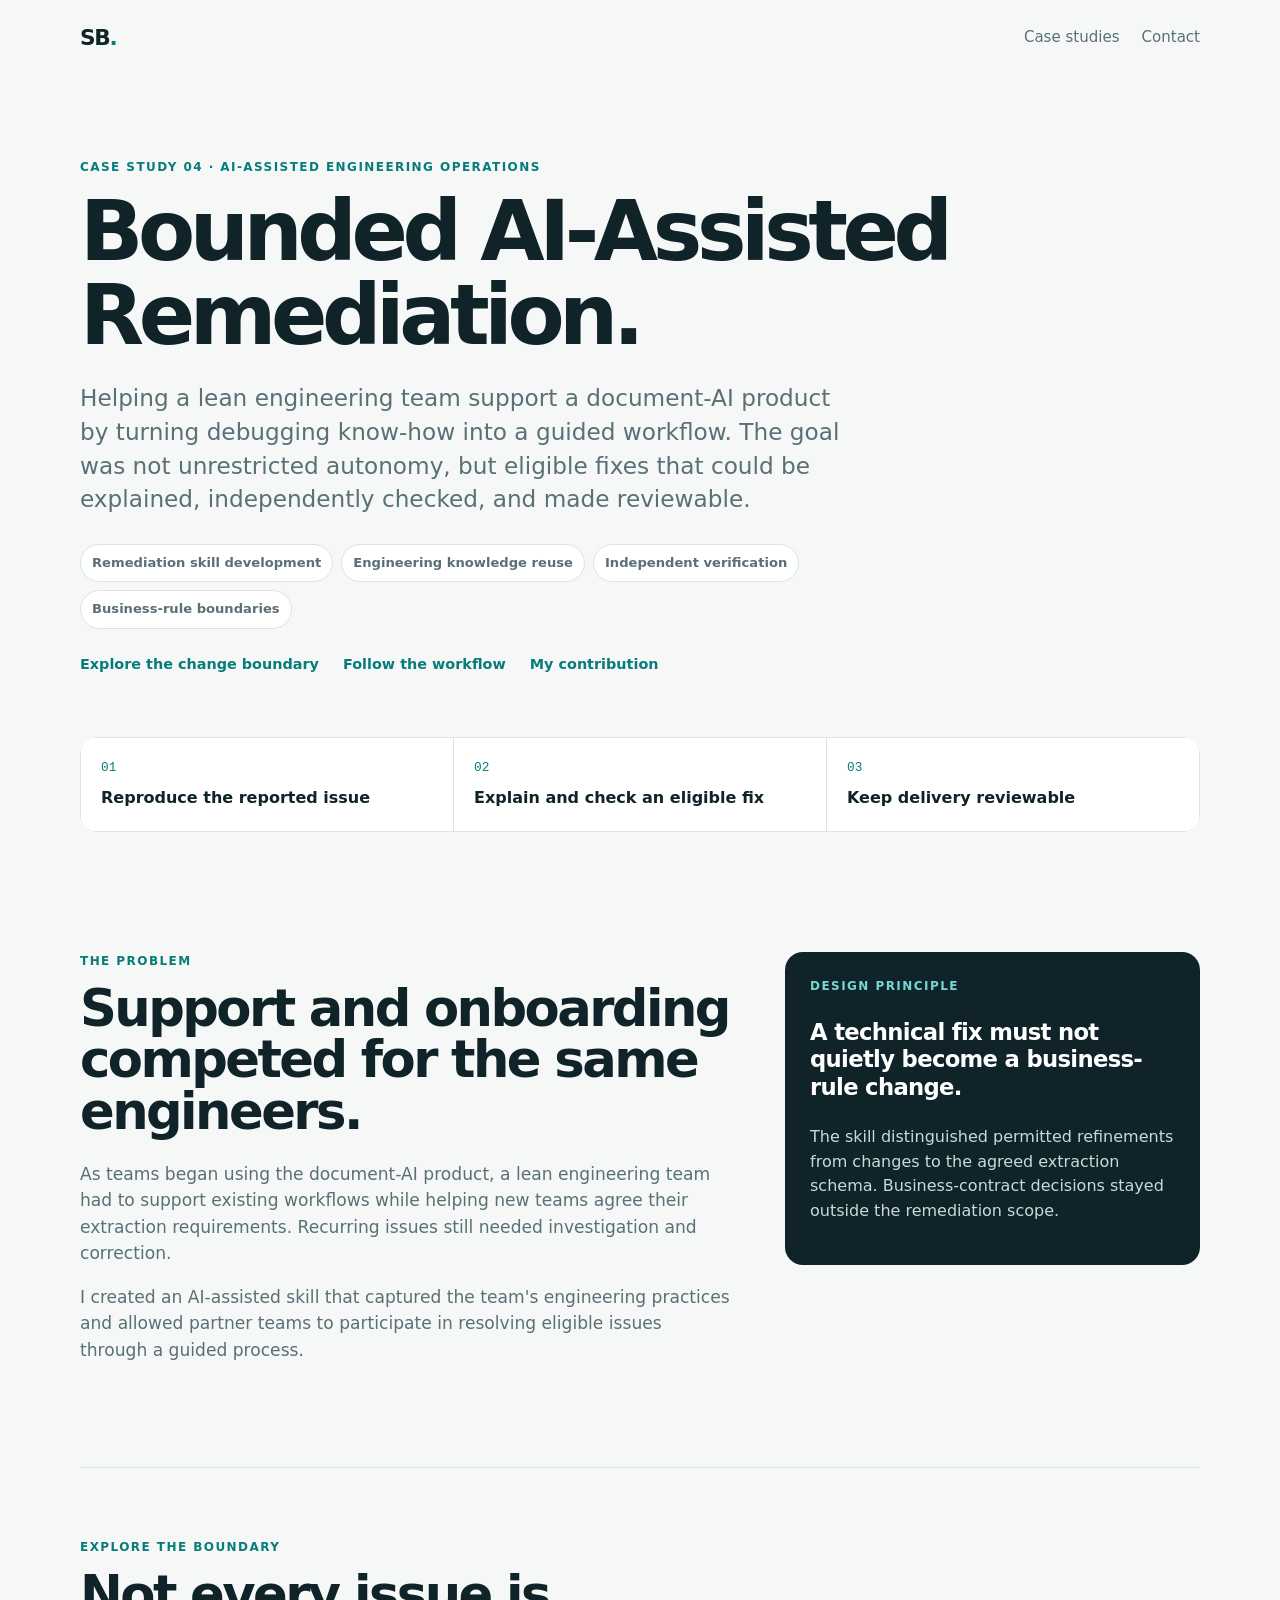
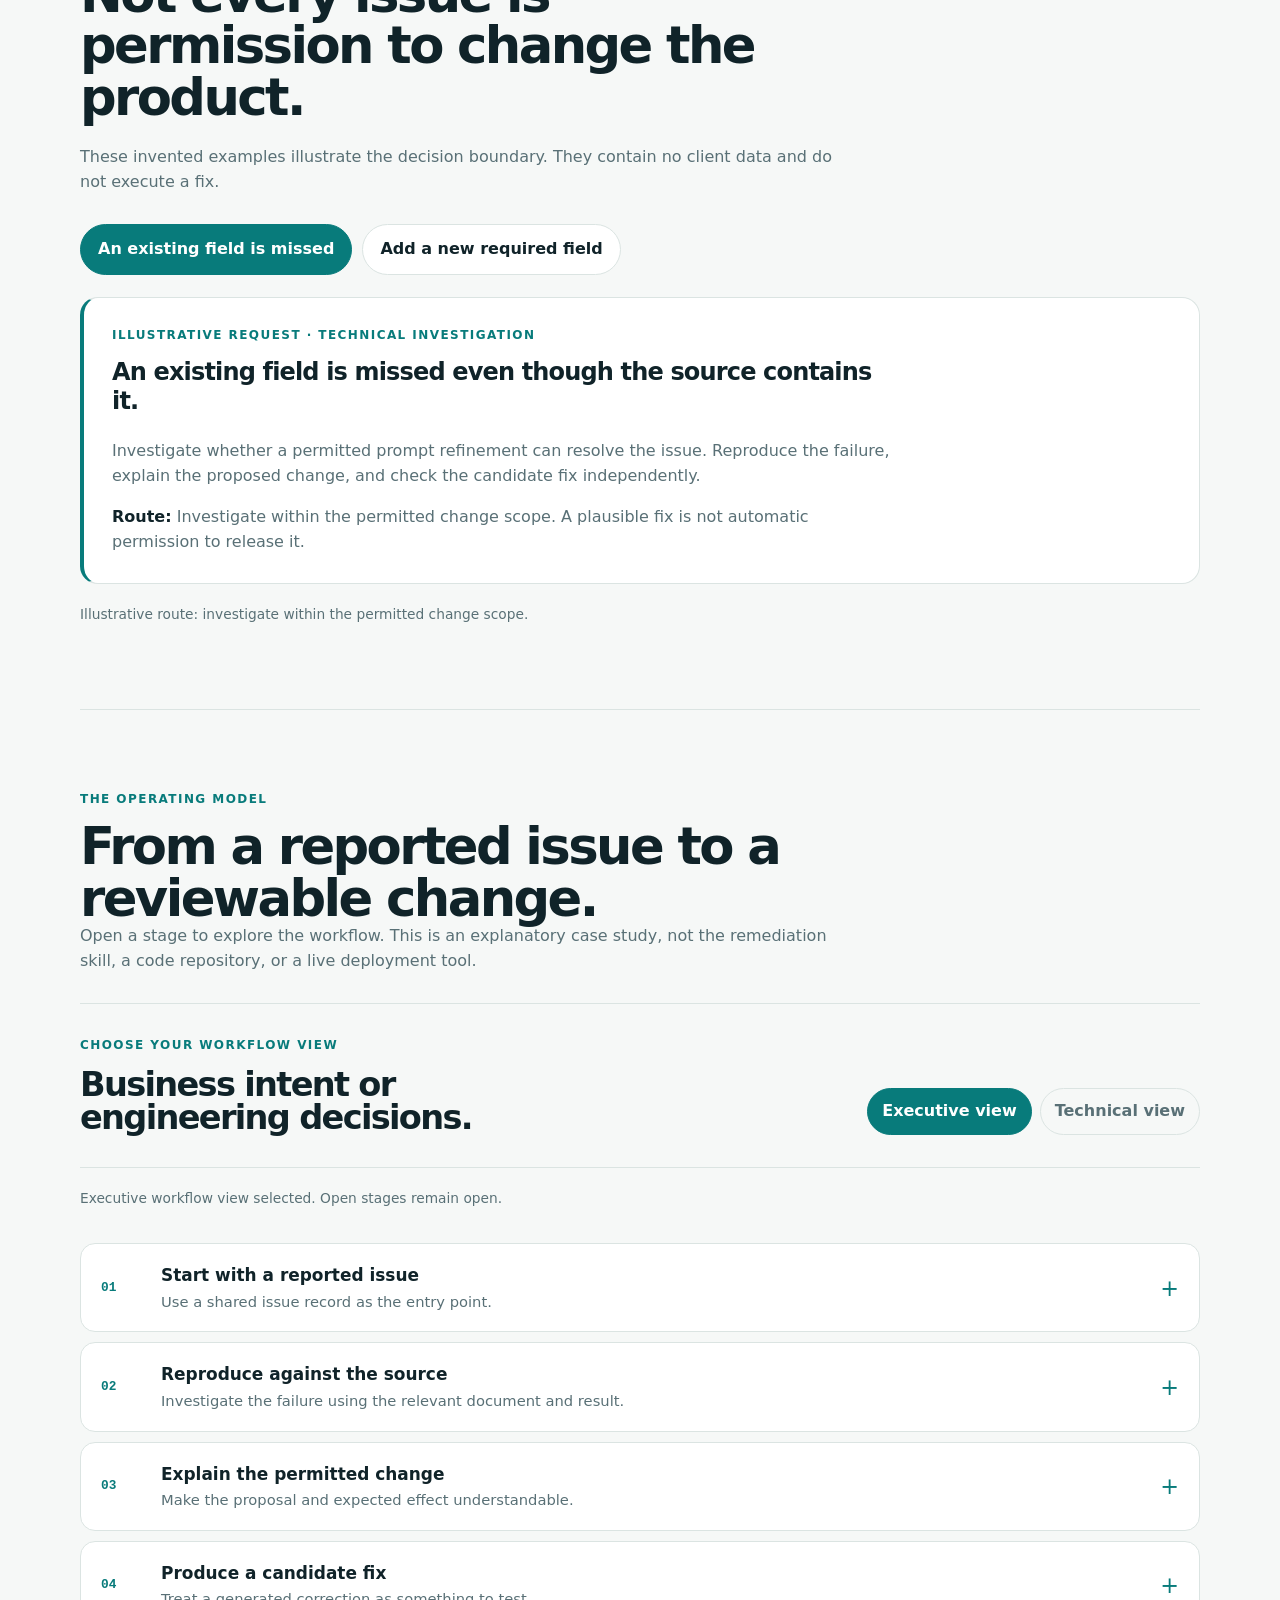
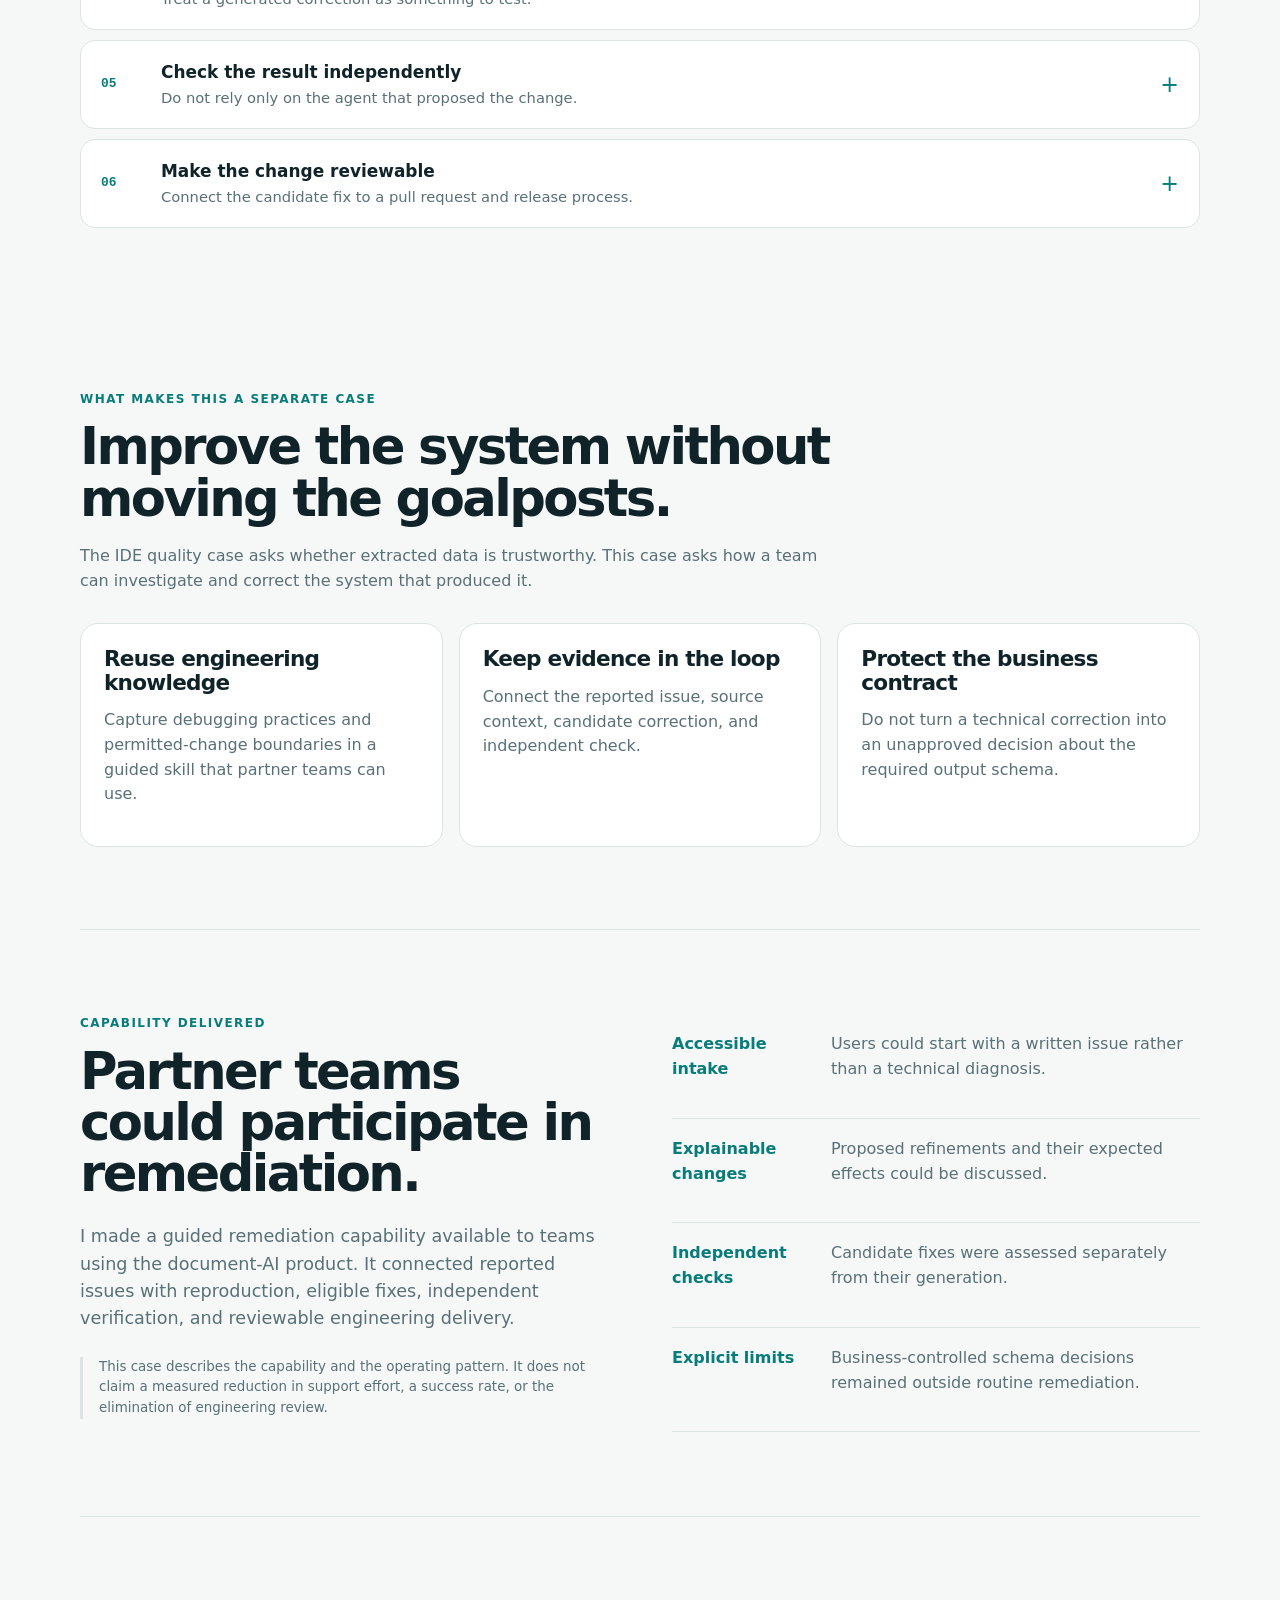
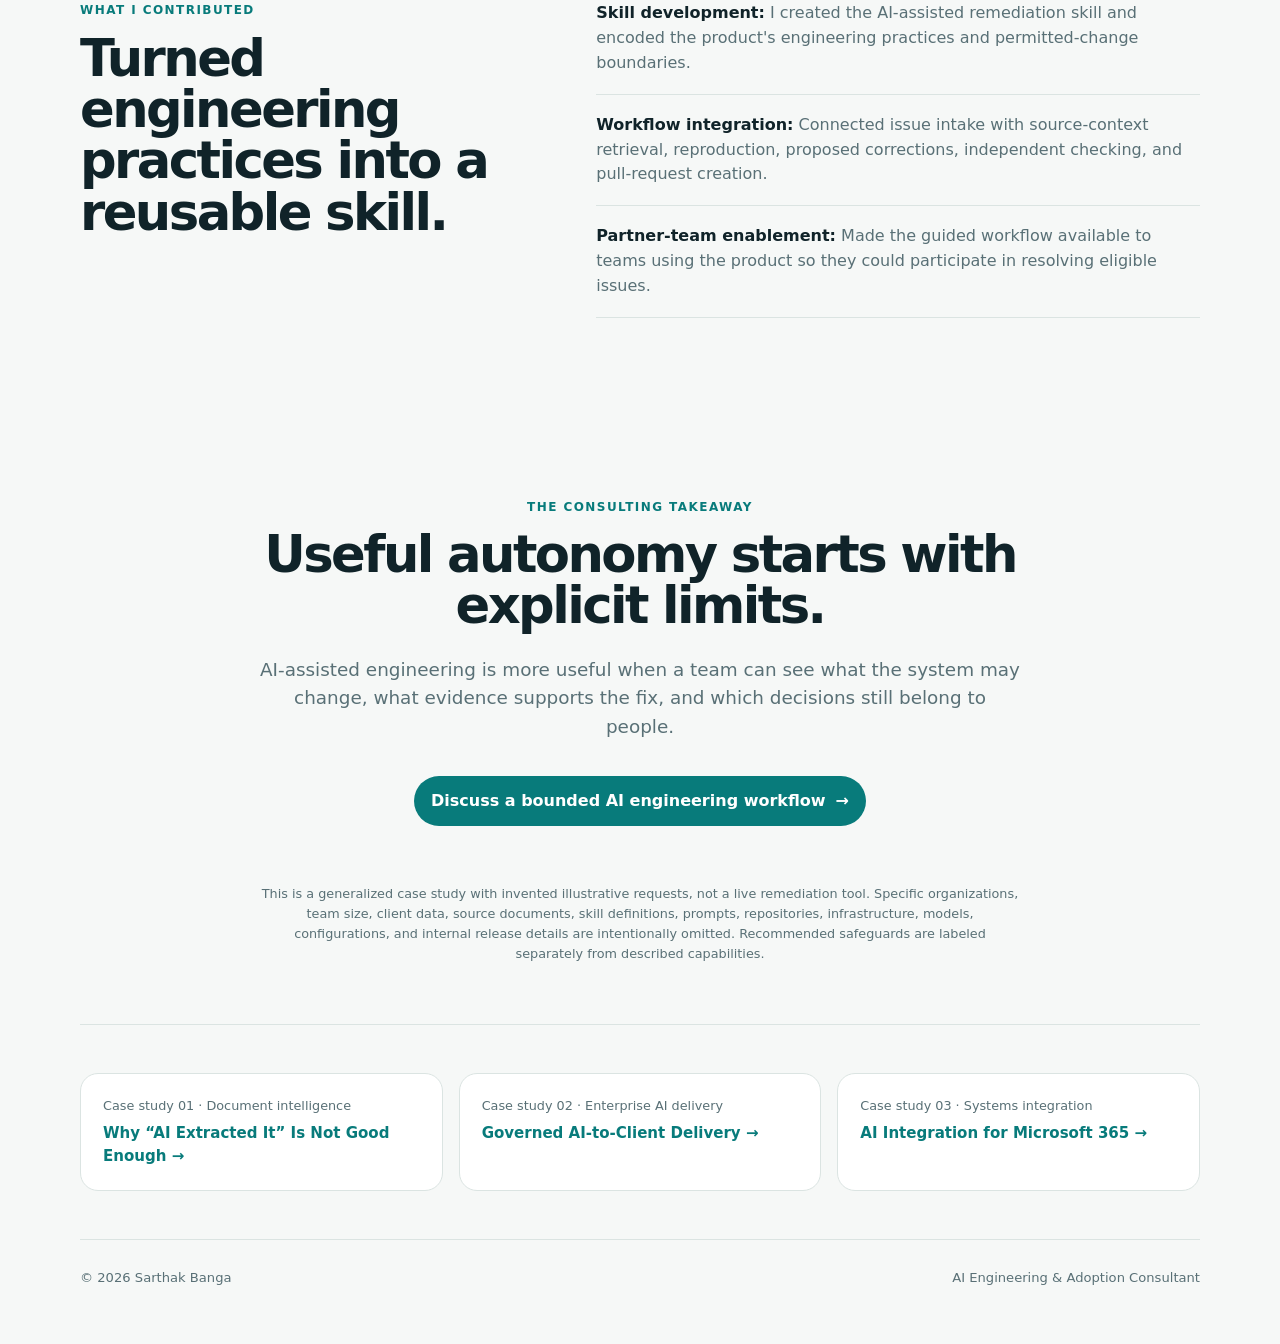
==== case-studies/bounded-ai-remediation/index.html @ f7907cae "Add bounded AI-assisted remediation case study" ====
<!doctype html>
<html lang="en">
<head>
  <meta charset="utf-8">
  <meta name="viewport" content="width=device-width, initial-scale=1">
  <meta name="description" content="How a guided remediation skill connected issue reports, source evidence, permitted fixes, and independent checks. A case study by Sarthak Banga.">
  <link rel="canonical" href="https://sarthakprof1991.github.io/ai-consulting-portfolio/case-studies/bounded-ai-remediation/">
  <meta property="og:type" content="article">
  <meta property="og:site_name" content="Sarthak Banga | AI Engineering &amp; Adoption Consultant">
  <meta property="og:title" content="Bounded AI-Assisted Remediation">
  <meta property="og:description" content="A guided issue-to-fix workflow for a lean engineering team. Permitted changes, independent checks, and explicit business boundaries.">
  <meta property="og:url" content="https://sarthakprof1991.github.io/ai-consulting-portfolio/case-studies/bounded-ai-remediation/">
  <meta property="og:image" content="https://sarthakprof1991.github.io/ai-consulting-portfolio/assets/og-bounded-remediation.png">
  <meta property="og:image:type" content="image/png">
  <meta property="og:image:width" content="1200">
  <meta property="og:image:height" content="630">
  <meta property="og:image:alt" content="Bounded AI-Assisted Remediation. Guided fixes, independent checks, explicit limits. Sarthak Banga.">
  <meta name="twitter:card" content="summary_large_image">
  <meta name="twitter:title" content="Bounded AI-Assisted Remediation">
  <meta name="twitter:description" content="A guided issue-to-fix workflow for a lean engineering team. Permitted changes, independent checks, and explicit business boundaries.">
  <meta name="twitter:image" content="https://sarthakprof1991.github.io/ai-consulting-portfolio/assets/og-bounded-remediation.png">
  <meta name="twitter:image:alt" content="Bounded AI-Assisted Remediation. Guided fixes, independent checks, explicit limits. Sarthak Banga.">
  <title>Bounded AI-Assisted Remediation | Sarthak Banga</title>
  <link rel="stylesheet" href="../../styles/global.css">
  <link rel="stylesheet" href="../ide-quality/case-study.css">
  <link rel="stylesheet" href="../../styles/case-study-additions.css">
</head>
<body>
  <a class="skip-link" href="#main-content">Skip to content</a>
  <header class="site-header"><a class="brand" href="../../" aria-label="Sarthak Banga home">SB<span>.</span></a><nav aria-label="Primary navigation"><a href="../../#case-studies">Case studies</a><a href="mailto:sarthak.prof1991@gmail.com">Contact</a></nav></header>
  <main id="main-content">
    <section class="case-hero">
      <p class="eyebrow">Case study 04 · AI-assisted engineering operations</p>
      <h1>Bounded AI-Assisted Remediation.</h1>
      <p class="lede">Helping a lean engineering team support a document-AI product by turning debugging know-how into a guided workflow. The goal was not unrestricted autonomy, but eligible fixes that could be explained, independently checked, and made reviewable.</p>
      <div class="role-strip"><span>Remediation skill development</span><span>Engineering knowledge reuse</span><span>Independent verification</span><span>Business-rule boundaries</span></div>
      <nav class="chapter-links" aria-label="On this page"><a href="#change-boundary">Explore the change boundary</a><a href="#workflow">Follow the workflow</a><a href="#contribution">My contribution</a></nav>
    </section>
    <ol class="journey" aria-label="Remediation model at a glance"><li><span>01</span><strong>Reproduce the reported issue</strong></li><li><span>02</span><strong>Explain and check an eligible fix</strong></li><li><span>03</span><strong>Keep delivery reviewable</strong></li></ol>
    <section class="story-grid">
      <article><p class="eyebrow">The problem</p><h2>Support and onboarding competed for the same engineers.</h2><p>As teams began using the document-AI product, a lean engineering team had to support existing workflows while helping new teams agree their extraction requirements. Recurring issues still needed investigation and correction.</p><p>I created an AI-assisted skill that captured the team's engineering practices and allowed partner teams to participate in resolving eligible issues through a guided process.</p></article>
      <aside class="principle-card"><p class="eyebrow">Design principle</p><p class="quote">A technical fix must not quietly become a business-rule change.</p><p>The skill distinguished permitted refinements from changes to the agreed extraction schema. Business-contract decisions stayed outside the remediation scope.</p></aside>
    </section>
    <section class="boundary-section" id="change-boundary" aria-labelledby="boundary-title">
      <div class="section-heading"><p class="eyebrow">Explore the boundary</p><h2 id="boundary-title">Not every issue is permission to change the product.</h2><p>These invented examples illustrate the decision boundary. They contain no client data and do not execute a fix.</p></div>
      <div class="boundary-picker" data-boundary-picker hidden role="group" aria-label="Choose an illustrative change request"><button class="boundary-button active" type="button" data-boundary="technical" aria-controls="boundary-technical" aria-pressed="true">An existing field is missed</button><button class="boundary-button" type="button" data-boundary="business" aria-controls="boundary-business" aria-pressed="false">Add a new required field</button></div>
      <div class="boundary-scenarios">
        <article class="boundary-card" id="boundary-technical" data-scenario="technical"><p class="eyebrow">Illustrative request · Technical investigation</p><h3>An existing field is missed even though the source contains it.</h3><p>Investigate whether a permitted prompt refinement can resolve the issue. Reproduce the failure, explain the proposed change, and check the candidate fix independently.</p><p><strong>Route:</strong> Investigate within the permitted change scope. A plausible fix is not automatic permission to release it.</p></article>
        <article class="boundary-card" id="boundary-business" data-scenario="business"><p class="eyebrow">Illustrative request · Business decision</p><h3>Add a new required field to the extraction output.</h3><p>This changes the agreed data contract rather than simply correcting an existing extraction behavior. The relevant business stakeholders need to decide what the field means and when it is required.</p><p><strong>Route:</strong> Pause for a business decision. Do not silently change the schema as part of remediation.</p></article>
      </div>
      <p class="reading-note" data-boundary-status role="status" aria-live="polite"></p>
    </section>
    <section class="workflow-section" id="workflow" aria-labelledby="workflow-title">
      <div class="section-heading"><p class="eyebrow">The operating model</p><h2 id="workflow-title">From a reported issue to a reviewable change.</h2><p>Open a stage to explore the workflow. This is an explanatory case study, not the remediation skill, a code repository, or a live deployment tool.</p></div>
      <div class="view-switch" data-view-switch hidden><div><p class="eyebrow">Choose your workflow view</p><h2>Business intent or engineering decisions.</h2></div><div class="switch-buttons" role="group" aria-label="Select a workflow view"><button class="view-button active" data-view="executive" type="button" aria-pressed="true">Executive view</button><button class="view-button" data-view="technical" type="button" aria-pressed="false">Technical view</button></div></div>
      <p class="reading-note" data-view-status role="status" aria-live="polite">Executive workflow view selected. Open stages remain open.</p>
      <div class="pipeline">
        <details class="stage"><summary class="stage-button"><span class="stage-index">01</span><span><span class="stage-title">Start with a reported issue</span><span class="stage-summary">Use a shared issue record as the entry point.</span></span><span class="stage-symbol" aria-hidden="true">+</span></summary><div class="stage-panel">
          <div data-audience="executive"><p>The skill could read issue descriptions from a shared tracker. This gave partner teams a way to describe a problem without first translating it into an engineering implementation.</p><p><strong>Boundary:</strong> A reported issue starts an investigation. It does not authorize every change that might make the symptom disappear.</p></div>
          <div data-audience="technical" hidden><p>The skill interpreted a recorded issue and used the product's engineering practices to guide the next steps. Those practices were packaged into a reusable workflow rather than left as informal debugging knowledge.</p><p><strong>Design consideration:</strong> Keep the user's observed problem separate from a proposed diagnosis or solution.</p></div>
        </div></details>
        <details class="stage"><summary class="stage-button"><span class="stage-index">02</span><span><span class="stage-title">Reproduce against the source</span><span class="stage-summary">Investigate the failure using the relevant document and result.</span></span><span class="stage-symbol" aria-hidden="true">+</span></summary><div class="stage-panel">
          <div data-audience="executive"><p>The workflow could retrieve the relevant source document and extraction result, then reproduce the reported issue. The investigation was tied to the document behavior, not just the wording of a complaint.</p><p><strong>Purpose:</strong> Establish what went wrong before deciding what should change.</p></div>
          <div data-audience="technical" hidden><p>The skill connected issue intake with source and extraction context from the document-AI workflow. Reproduction provided evidence for evaluating a candidate correction.</p><p><strong>Recommended safeguard:</strong> If reproduction is inconclusive, retain that uncertainty rather than reporting a confirmed diagnosis.</p></div>
        </div></details>
        <details class="stage"><summary class="stage-button"><span class="stage-index">03</span><span><span class="stage-title">Explain the permitted change</span><span class="stage-summary">Make the proposal and expected effect understandable.</span></span><span class="stage-symbol" aria-hidden="true">+</span></summary><div class="stage-panel">
          <div data-audience="executive"><p>The skill explained a proposed prompt change and its expected impact so a user could discuss it and make an informed decision. Changes to the agreed schema were treated as business decisions, not routine bug fixes.</p><p><strong>Boundary:</strong> Explaining an expected effect is not evidence that the effect has already been achieved.</p></div>
          <div data-audience="technical" hidden><p>Product-specific coding practices and change limits were part of the skill's guidance. The change surface allowed eligible prompt refinements while excluding silent schema changes.</p><p><strong>Tradeoff:</strong> A useful remediation tool needs enough scope to correct behavior without redefining what the business asked the product to extract.</p></div>
        </div></details>
        <details class="stage"><summary class="stage-button"><span class="stage-index">04</span><span><span class="stage-title">Produce a candidate fix</span><span class="stage-summary">Treat a generated correction as something to test.</span></span><span class="stage-symbol" aria-hidden="true">+</span></summary><div class="stage-panel">
          <div data-audience="executive"><p>The skill could prepare an eligible correction within its described change boundaries. The result was a candidate fix, not a declaration that the whole product was now correct.</p><p><strong>Handoff:</strong> Move the candidate to a separate verification step before treating the reported issue as resolved.</p></div>
          <div data-audience="technical" hidden><p>The workflow paired proposed changes with the issue and document context used during investigation. This kept the correction connected to the failure it was intended to address.</p><p><strong>Recommended safeguard:</strong> Keep the change focused. A local defect is not a reason to include unrelated modifications.</p></div>
        </div></details>
        <details class="stage"><summary class="stage-button"><span class="stage-index">05</span><span><span class="stage-title">Check the result independently</span><span class="stage-summary">Do not rely only on the agent that proposed the change.</span></span><span class="stage-symbol" aria-hidden="true">+</span></summary><div class="stage-panel">
          <div data-audience="executive"><p>A separate checker assessed the issue after the proposed correction. This applied the doer/checker principle to engineering remediation, not only to the quality of extracted data.</p><p><strong>Limit:</strong> A check of the reported issue is not proof that every document or downstream workflow is free of regressions.</p></div>
          <div data-audience="technical" hidden><p>The skill used independent verification rather than leaving validation entirely to the producer of the fix. That separation was a deliberate part of the remediation workflow.</p><p><strong>Recommended safeguard:</strong> Choose additional regression checks based on the change's possible reach. This is an operating recommendation, not a claim about a particular internal test suite.</p></div>
        </div></details>
        <details class="stage"><summary class="stage-button"><span class="stage-index">06</span><span><span class="stage-title">Make the change reviewable</span><span class="stage-summary">Connect the candidate fix to a pull request and release process.</span></span><span class="stage-symbol" aria-hidden="true">+</span></summary><div class="stage-panel">
          <div data-audience="executive"><p>The skill could create a pull request with a proposed correction. The public lesson is to make the change inspectable and keep release responsibility explicit, rather than equating “the agent fixed it” with permission to ship.</p><p><strong>Release boundary:</strong> Apply the relevant review and release requirements. This case does not claim a universal approval mechanism or unrestricted autonomous production changes.</p></div>
          <div data-audience="technical" hidden><p>Pull-request creation connected investigation to a reviewable engineering proposal. The public account intentionally omits internal repositories, implementation details, and release configuration.</p><p><strong>Recommended safeguard:</strong> Treat verification evidence, change review, and release authorization as distinct decisions. A generated pull request does not establish that all three are complete.</p></div>
        </div></details>
      </div>
    </section>
    <section class="quality-section"><div class="section-heading"><p class="eyebrow">What makes this a separate case</p><h2>Improve the system without moving the goalposts.</h2><p>The IDE quality case asks whether extracted data is trustworthy. This case asks how a team can investigate and correct the system that produced it.</p></div><div class="quality-grid"><article><h3>Reuse engineering knowledge</h3><p>Capture debugging practices and permitted-change boundaries in a guided skill that partner teams can use.</p></article><article><h3>Keep evidence in the loop</h3><p>Connect the reported issue, source context, candidate correction, and independent check.</p></article><article><h3>Protect the business contract</h3><p>Do not turn a technical correction into an unapproved decision about the required output schema.</p></article></div></section>
    <section class="impact-section"><div class="impact-copy"><p class="eyebrow">Capability delivered</p><h2>Partner teams could participate in remediation.</h2><p>I made a guided remediation capability available to teams using the document-AI product. It connected reported issues with reproduction, eligible fixes, independent verification, and reviewable engineering delivery.</p><p class="evidence-note">This case describes the capability and the operating pattern. It does not claim a measured reduction in support effort, a success rate, or the elimination of engineering review.</p></div><div class="impact-list"><div><strong>Accessible intake</strong><span>Users could start with a written issue rather than a technical diagnosis.</span></div><div><strong>Explainable changes</strong><span>Proposed refinements and their expected effects could be discussed.</span></div><div><strong>Independent checks</strong><span>Candidate fixes were assessed separately from their generation.</span></div><div><strong>Explicit limits</strong><span>Business-controlled schema decisions remained outside routine remediation.</span></div></div></section>
    <section class="role-section" id="contribution"><div><p class="eyebrow">What I contributed</p><h2>Turned engineering practices into a reusable skill.</h2></div><div class="role-list"><p><strong>Skill development:</strong> I created the AI-assisted remediation skill and encoded the product's engineering practices and permitted-change boundaries.</p><p><strong>Workflow integration:</strong> Connected issue intake with source-context retrieval, reproduction, proposed corrections, independent checking, and pull-request creation.</p><p><strong>Partner-team enablement:</strong> Made the guided workflow available to teams using the product so they could participate in resolving eligible issues.</p></div></section>
    <section class="closing"><p class="eyebrow">The consulting takeaway</p><h2>Useful autonomy starts with explicit limits.</h2><p>AI-assisted engineering is more useful when a team can see what the system may change, what evidence supports the fix, and which decisions still belong to people.</p><a class="button" href="mailto:sarthak.prof1991@gmail.com">Discuss a bounded AI engineering workflow <span aria-hidden="true">→</span></a></section>
    <p class="confidentiality">This is a generalized case study with invented illustrative requests, not a live remediation tool. Specific organizations, team size, client data, source documents, skill definitions, prompts, repositories, infrastructure, models, configurations, and internal release details are intentionally omitted. Recommended safeguards are labeled separately from described capabilities.</p>
    <nav class="related-studies related-studies-three" aria-label="Related case studies"><a href="../ide-quality/"><span>Case study 01 · Document intelligence</span><strong>Why “AI Extracted It” Is Not Good Enough →</strong></a><a href="../governed-ai-exchange/"><span>Case study 02 · Enterprise AI delivery</span><strong>Governed AI-to-Client Delivery →</strong></a><a href="../microsoft-365-ai-integration/"><span>Case study 03 · Systems integration</span><strong>AI Integration for Microsoft 365 →</strong></a></nav>
  </main>
  <footer><p>© <span data-year></span> Sarthak Banga</p><p>AI Engineering &amp; Adoption Consultant</p></footer>
  <script src="../../scripts/site.js"></script>
  <script src="../../scripts/case-study-views.js"></script>
  <script src="../../scripts/remediation-boundaries.js"></script>
</body>
</html>
---- styles/global.css ----
:root { --ink:#102329; --muted:#597076; --paper:#f6f8f7; --surface:#ffffff; --line:#dbe4e2; --teal:#087b7b; --teal-dark:#075f60; --soft:#e8f3f1; --radius:18px; --max:1120px; }
* { box-sizing:border-box; }
button { font:inherit; }
a:focus-visible, button:focus-visible { outline:3px solid var(--teal); outline-offset:4px; }
html { scroll-behavior:smooth; }
body { margin:0; background:var(--paper); color:var(--ink); font-family:Inter, ui-sans-serif, system-ui, -apple-system, BlinkMacSystemFont, "Segoe UI", sans-serif; line-height:1.55; }
a { color:inherit; }
.site-header, main, footer { width:min(calc(100% - 40px), var(--max)); margin:auto; }
.site-header { min-height:76px; display:flex; align-items:center; justify-content:space-between; }
.brand { text-decoration:none; font-size:1.35rem; font-weight:800; letter-spacing:-.06em; }.brand span{color:var(--teal)}
nav { display:flex; gap:22px; font-size:.94rem; } nav a { color:var(--muted); text-decoration:none; } nav a:hover { color:var(--teal); }
.hero { padding:92px 0 72px; max-width:760px; }.eyebrow { margin:0 0 13px; color:var(--teal); font-size:.75rem; font-weight:800; letter-spacing:.12em; text-transform:uppercase; }
h1,h2,h3,p { margin-top:0; } h1 { max-width:720px; margin-bottom:22px; font-size:clamp(2.7rem,7vw,5.7rem); line-height:.97; letter-spacing:-.065em; } h2 { margin-bottom:0; font-size:clamp(2rem,4vw,3rem); line-height:1; letter-spacing:-.05em; } h3 { font-size:1.35rem; line-height:1.08; letter-spacing:-.035em; }
.hero-copy { max-width:650px; color:var(--muted); font-size:1.16rem; }.button { display:inline-flex; gap:10px; align-items:center; margin-top:16px; padding:13px 17px; border-radius:999px; background:var(--teal); color:#fff; font-weight:750; text-decoration:none; }.button:hover { background:var(--teal-dark); }
.case-studies { padding:64px 0 94px; border-top:1px solid var(--line); }.section-heading { margin-bottom:30px; }.card-grid { display:grid; grid-template-columns:repeat(3,1fr); gap:16px; }.case-card { min-height:275px; display:flex; flex-direction:column; padding:24px; border:1px solid var(--line); border-radius:var(--radius); background:var(--surface); text-decoration:none; transition:transform .18s ease,box-shadow .18s ease,border-color .18s ease; }.featured-card:hover { transform:translateY(-4px); border-color:#a3d0cb; box-shadow:0 14px 36px rgba(16,35,41,.09); }.card-number { color:var(--teal); font-size:.78rem; font-weight:800; letter-spacing:.1em; }.case-card p:not(.card-number) { color:var(--muted); }.case-card span { margin-top:auto; color:var(--teal); font-size:.9rem; font-weight:750; }.muted-card { opacity:.72; } footer { display:flex; justify-content:space-between; gap:24px; padding:28px 0 42px; border-top:1px solid var(--line); color:var(--muted); font-size:.82rem; } footer p:last-child { max-width:470px; text-align:right; }
.card-grid { grid-template-columns:repeat(2,minmax(0,1fr)); }
@media (max-width:760px) { .site-header,main,footer { width:min(calc(100% - 28px),var(--max)); }.hero { padding:64px 0 54px; }.card-grid { grid-template-columns:1fr; }.case-card { min-height:220px; } footer { flex-direction:column; } footer p:last-child { text-align:left; } }
@media (prefers-reduced-motion:reduce) { html { scroll-behavior:auto; } *, *::before, *::after { transition:none !important; } }
---- case-studies/ide-quality/case-study.css ----
.case-hero { padding:82px 0 62px; max-width:880px; }.case-hero h1 { max-width:880px; }.lede { max-width:760px; color:var(--muted); font-size:clamp(1.15rem,2vw,1.45rem); line-height:1.45; }.role-strip { display:flex; flex-wrap:wrap; gap:8px; margin-top:28px; }.role-strip span { padding:8px 11px; border:1px solid var(--line); border-radius:999px; background:var(--surface); color:var(--muted); font-size:.82rem; font-weight:700; }
.stage-title, .stage-summary { display:block; }
.view-switch { display:flex; justify-content:space-between; gap:28px; align-items:end; padding:32px 0; border-top:1px solid var(--line); border-bottom:1px solid var(--line); }.view-switch h2 { max-width:480px; font-size:clamp(1.55rem,3vw,2.2rem); }.switch-buttons { display:flex; gap:8px; flex-wrap:wrap; }.view-button { padding:10px 14px; border:1px solid var(--line); border-radius:999px; background:transparent; color:var(--muted); cursor:pointer; font-weight:750; }.view-button.active,.view-button:hover { border-color:var(--teal); background:var(--teal); color:#fff; }
.story-grid { display:grid; grid-template-columns:1.35fr .85fr; gap:46px; padding:86px 0; }.story-grid h2,.workflow-section h2,.quality-section h2,.impact-section h2,.role-section h2,.closing h2 { font-size:clamp(2rem,4vw,3.4rem); }.story-grid article p:not(.eyebrow) { max-width:650px; color:var(--muted); font-size:1.07rem; }.principle-card { align-self:start; padding:25px; border-radius:var(--radius); background:var(--ink); color:#fff; }.principle-card .eyebrow { color:#75d7d1; }.principle-card .quote { margin:24px 0; font-size:1.42rem; font-weight:700; line-height:1.2; letter-spacing:-.03em; }.principle-card p:last-child { color:#c8d9d8; }
.workflow-section { padding:80px 0; border-top:1px solid var(--line); }.section-heading { max-width:760px; }.section-heading > p:last-child { color:var(--muted); }.pipeline { display:grid; gap:10px; margin-top:34px; }.stage { border:1px solid var(--line); border-radius:15px; overflow:hidden; background:var(--surface); }.stage-button { width:100%; display:grid; grid-template-columns:46px 1fr auto; gap:14px; align-items:center; padding:18px 20px; border:0; background:none; color:var(--ink); cursor:pointer; text-align:left; }.stage-button:hover { background:#fbfcfc; }.stage-index { color:var(--teal); font-family:ui-monospace,SFMono-Regular,Consolas,monospace; font-size:.8rem; font-weight:800; }.stage-title { font-size:1.06rem; font-weight:800; }.stage-summary { margin-top:2px; color:var(--muted); font-size:.92rem; }.stage-symbol { color:var(--teal); font-size:1.4rem; transition:transform .2s ease; }.stage.open .stage-symbol { transform:rotate(45deg); }.stage-panel { display:none; padding:0 20px 20px 80px; color:var(--muted); }.stage.open .stage-panel { display:block; }.stage-panel p { max-width:760px; margin-bottom:0; }.stage-panel strong { color:var(--ink); }
.quality-section { padding:82px 0; }.quality-grid { display:grid; grid-template-columns:repeat(3,1fr); gap:16px; margin-top:30px; }.quality-grid article { min-height:210px; padding:23px; border:1px solid var(--line); border-radius:var(--radius); background:var(--surface); }.quality-grid h3 { margin-bottom:14px; }.quality-grid p { color:var(--muted); }.impact-section { display:grid; grid-template-columns:1fr 1fr; gap:64px; padding:84px 0; border-top:1px solid var(--line); }.impact-copy p:not(.eyebrow) { color:var(--muted); font-size:1.1rem; }.impact-list { display:grid; gap:0; }.impact-list div { display:grid; grid-template-columns:145px 1fr; gap:14px; padding:18px 0; border-bottom:1px solid var(--line); }.impact-list strong { color:var(--teal); }.impact-list span { color:var(--muted); }
.role-section { display:grid; grid-template-columns:.85fr 1.15fr; gap:70px; padding:84px 0; border-top:1px solid var(--line); }.role-list p { padding-bottom:18px; margin-bottom:18px; border-bottom:1px solid var(--line); color:var(--muted); }.role-list strong { color:var(--ink); }.closing { padding:96px 0 58px; text-align:center; }.closing h2,.closing p { max-width:760px; margin-left:auto; margin-right:auto; }.closing p:not(.eyebrow) { color:var(--muted); font-size:1.15rem; }.confidentiality { max-width:760px; margin:0 auto 60px; color:var(--muted); font-size:.8rem; text-align:center; }
@media (max-width:760px) { .case-hero { padding:58px 0 46px; }.view-switch,.story-grid,.impact-section,.role-section { grid-template-columns:1fr; display:grid; }.view-switch { align-items:start; }.story-grid,.impact-section,.role-section { gap:28px; padding:58px 0; }.stage-button { grid-template-columns:35px 1fr auto; padding:16px; }.stage-panel { padding:0 16px 18px; }.quality-grid { grid-template-columns:1fr; }.quality-grid article { min-height:0; }.impact-list div { grid-template-columns:1fr; gap:5px; }.closing { padding-top:70px; } }
---- styles/case-study-additions.css ----
.skip-link { position:absolute; left:16px; top:-100px; z-index:2; padding:12px 18px; background:var(--ink); color:#fff; border-radius:8px; }
.skip-link:focus { top:12px; }
.case-hero h1 { font-size:clamp(2.6rem,6.5vw,5.25rem); line-height:1.02; }
.story-grid article h2 { margin-bottom:24px; }
.view-switch[hidden], [data-audience][hidden] { display:none !important; }
.workflow-section .view-switch h2 { font-size:clamp(1.45rem,3vw,2.1rem); max-width:480px; }
.reading-note { max-width:760px; color:var(--muted); font-size:.86rem; margin-top:20px; }
.chapter-links { display:flex; flex-wrap:wrap; gap:12px 24px; margin-top:24px; }
.chapter-links a { color:var(--teal); text-underline-offset:4px; font-size:.9rem; font-weight:700; }
.journey { list-style:none; display:grid; grid-template-columns:repeat(3,1fr); gap:1px; padding:1px; margin:0 0 34px; background:var(--line); border-radius:var(--radius); overflow:hidden; }
.journey li { background:var(--surface); padding:20px; }
.journey span { display:block; color:var(--teal); font-family:ui-monospace,monospace; font-size:.8rem; margin-bottom:8px; }
.journey strong { font-size:1rem; }
details.stage > summary { list-style:none; cursor:pointer; }
details.stage > summary::-webkit-details-marker { display:none; }
details.stage > summary:focus-visible { outline:3px solid var(--teal); outline-offset:-4px; border-radius:14px; }
details.stage[open] .stage-symbol { transform:rotate(45deg); }
details.stage .stage-panel { display:block; }
.stage-panel p + p { margin-top:16px; }
.stage-panel h3 { font-size:.85rem; margin:20px 0 7px; color:var(--ink); }
.stage-panel h3:first-child { margin-top:0; }
.stage-panel ul { margin:8px 0 0; padding-left:20px; max-width:760px; }
.stage-panel li { margin-bottom:8px; }
.quality-section .section-heading p:last-child { margin-top:20px; }
.impact-copy h2, .closing h2 { margin-bottom:24px; }
.evidence-note { font-size:.84rem !important; border-left:3px solid var(--line); padding-left:16px; margin-top:24px; }
.role-list p:last-child { margin-bottom:0; }
.related-studies { display:grid; grid-template-columns:1fr 1fr; gap:16px; padding:48px 0; border-top:1px solid var(--line); }
.related-studies a { padding:22px; border:1px solid var(--line); border-radius:var(--radius); text-decoration:none; background:var(--surface); }
.related-studies a:hover { border-color:var(--teal); }
.related-studies span { display:block; color:var(--muted); font-size:.8rem; margin-bottom:6px; }
.related-studies strong { color:var(--teal); }
.related-studies-three { grid-template-columns:repeat(3,minmax(0,1fr)); }
.boundary-section { padding:70px 0; border-top:1px solid var(--line); }
.boundary-section h2 { font-size:clamp(2rem,4vw,3.4rem); margin-bottom:22px; }
.boundary-picker { display:flex; flex-wrap:wrap; gap:10px; margin-bottom:22px; }
.boundary-picker[hidden], .boundary-card[hidden] { display:none !important; }
.boundary-button { border:1px solid var(--line); border-radius:999px; padding:12px 17px; background:var(--surface); color:var(--ink); font-weight:700; cursor:pointer; }
.boundary-button.active, .boundary-button:hover { background:var(--teal); border-color:var(--teal); color:#fff; }
.boundary-card { padding:28px; border:1px solid var(--line); border-left:4px solid var(--teal); background:var(--surface); border-radius:var(--radius); }
.boundary-card:not([hidden]) + .boundary-card:not([hidden]) { margin-top:16px; }
.boundary-card h3 { max-width:780px; font-size:1.5rem; line-height:1.2; }
.boundary-card p:not(.eyebrow) { max-width:780px; color:var(--muted); }
.boundary-card p:last-child { margin-bottom:0; }
.boundary-card strong { color:var(--ink); }
@media (max-width:760px) {
  .journey { grid-template-columns:1fr; }
  .journey li { display:flex; gap:16px; align-items:center; padding:14px 18px; }
  .journey span { margin-bottom:0; }
  .related-studies { grid-template-columns:1fr; }
  .case-hero h1 { overflow-wrap:break-word; }
  .boundary-section { padding:52px 0; }
  .boundary-card { padding:21px; }
}
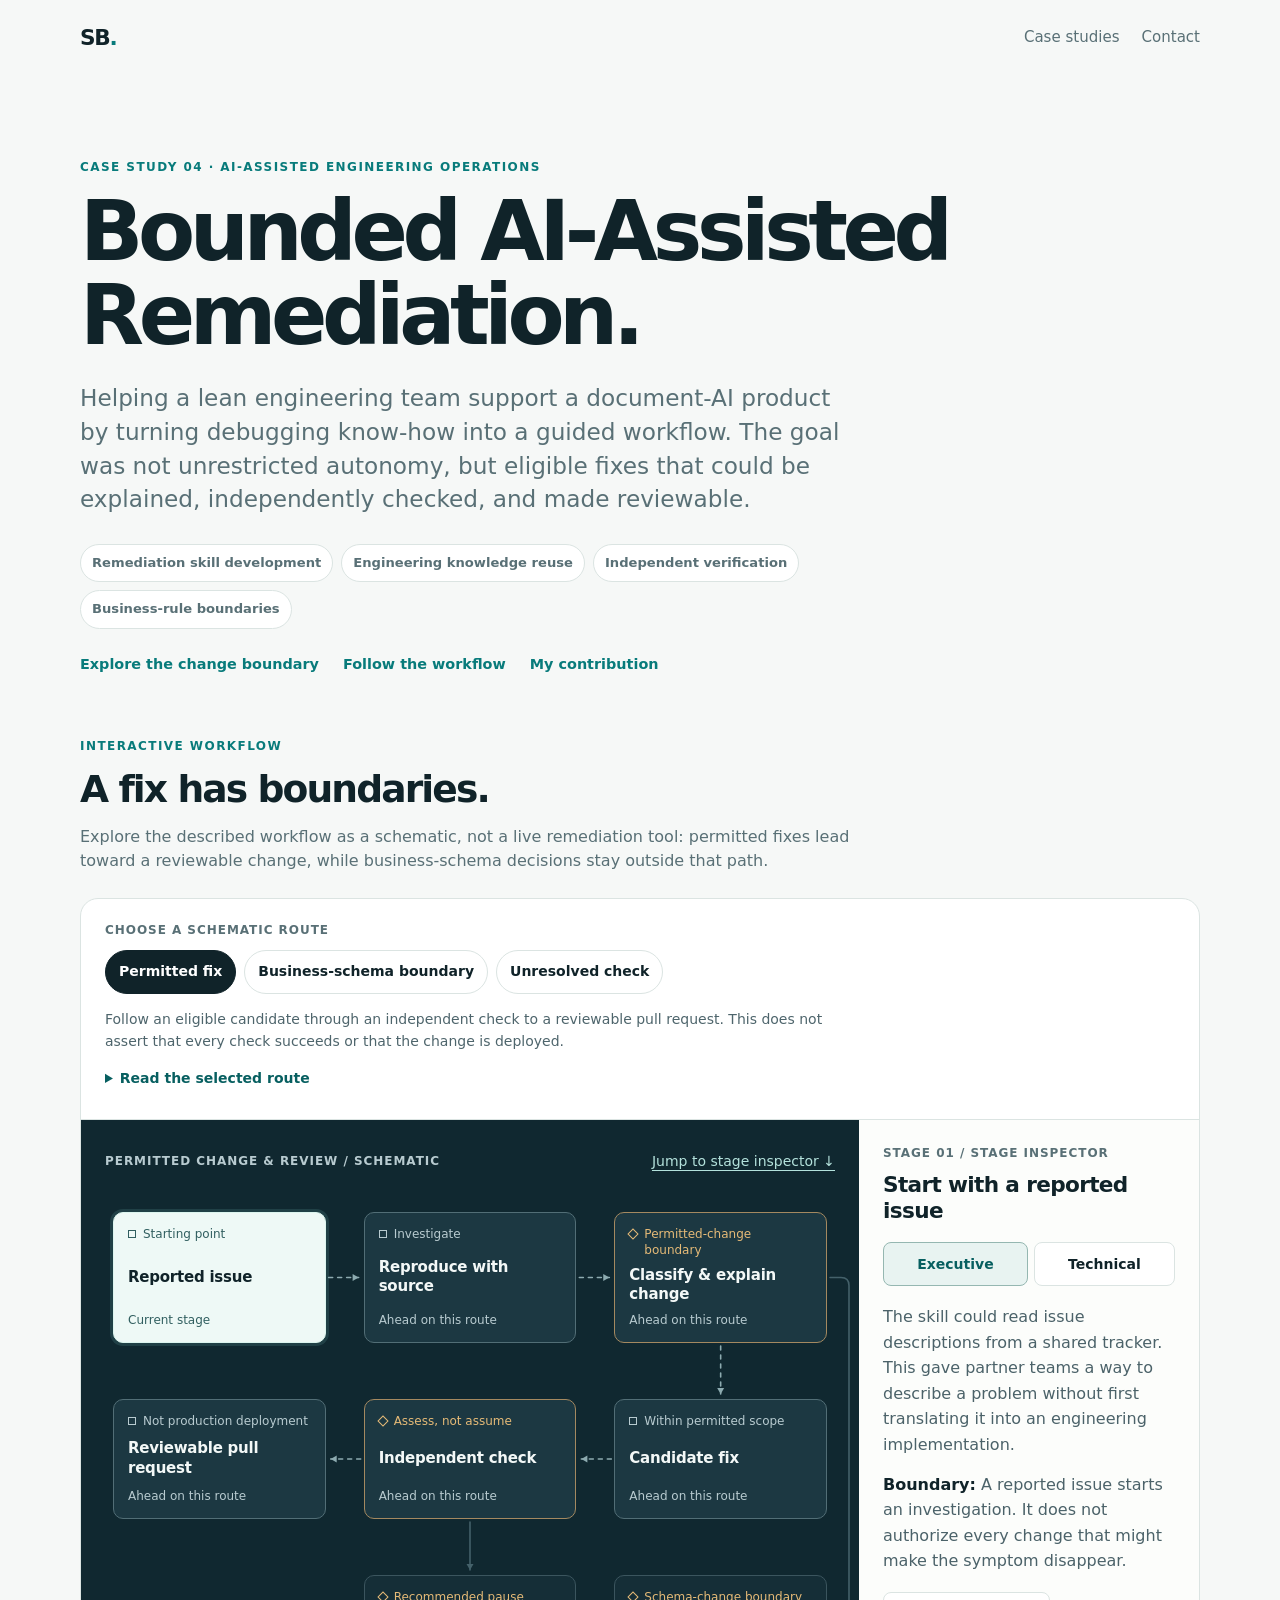
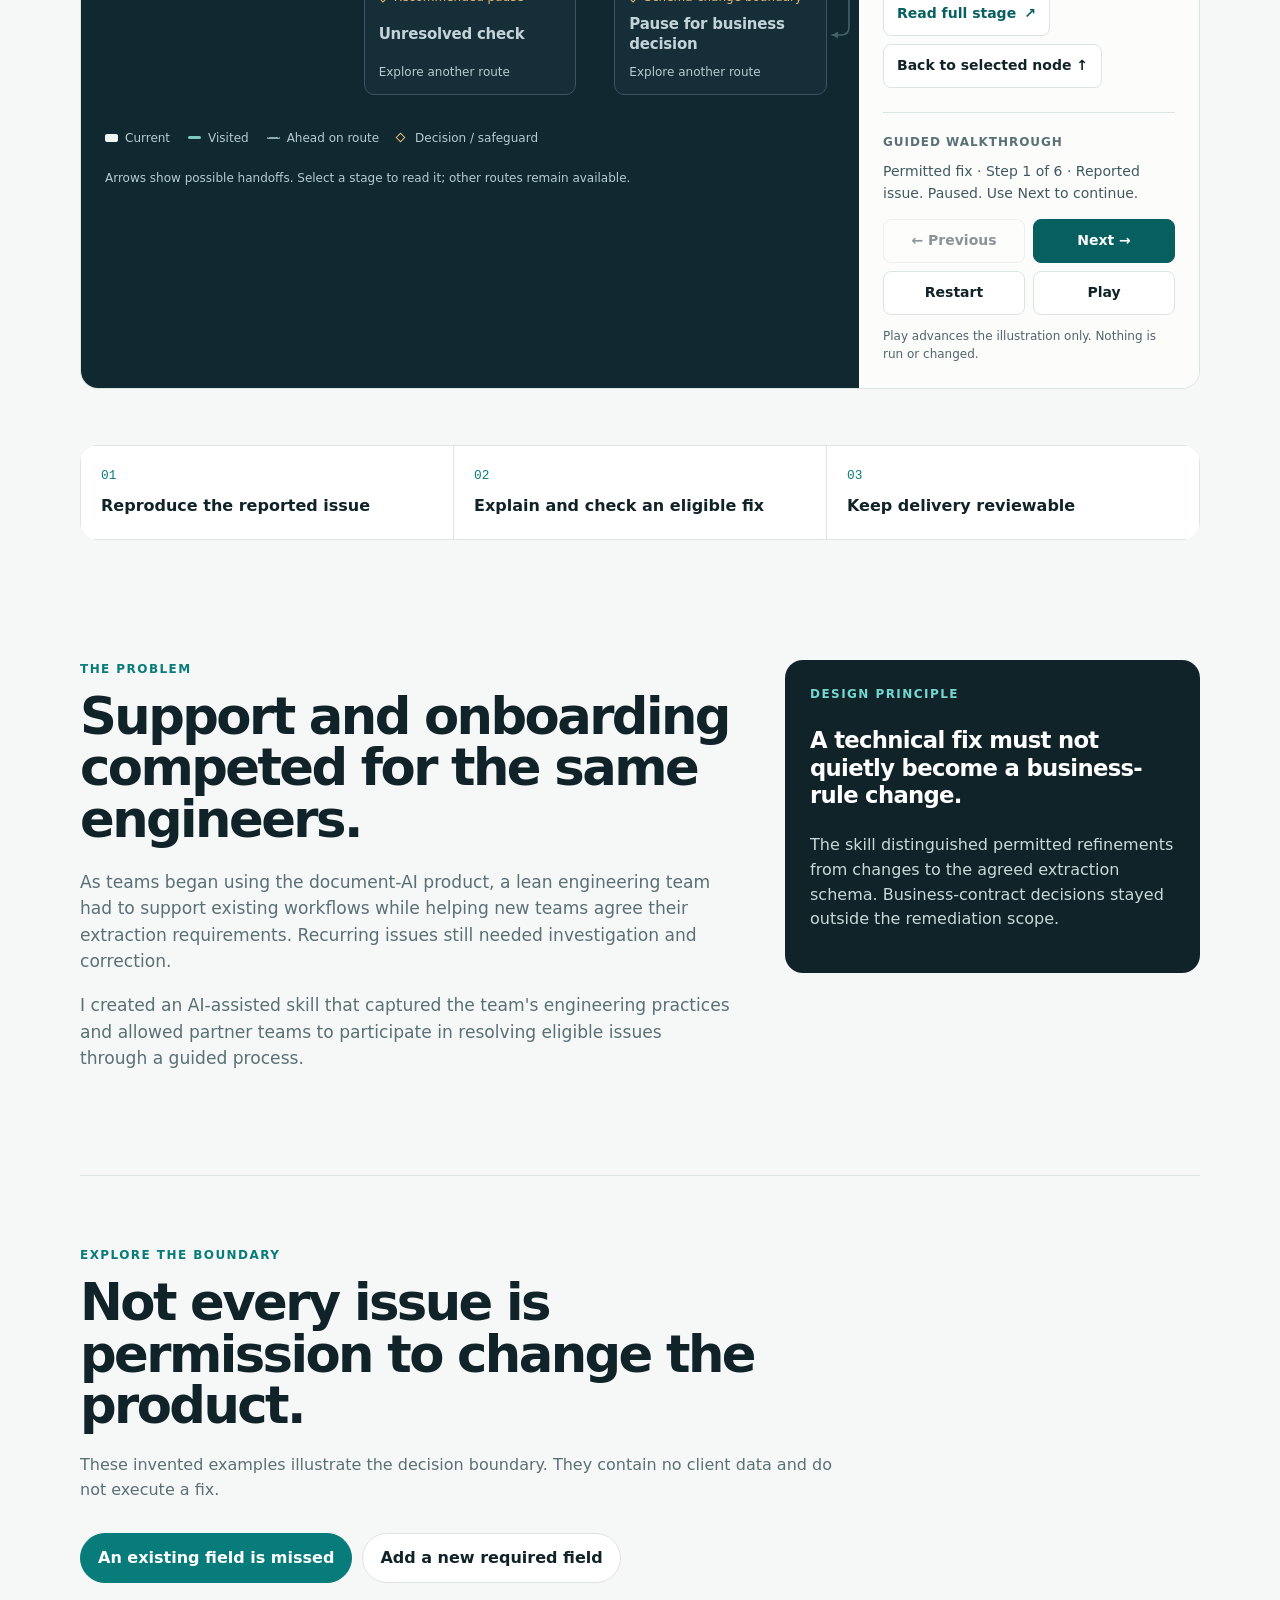
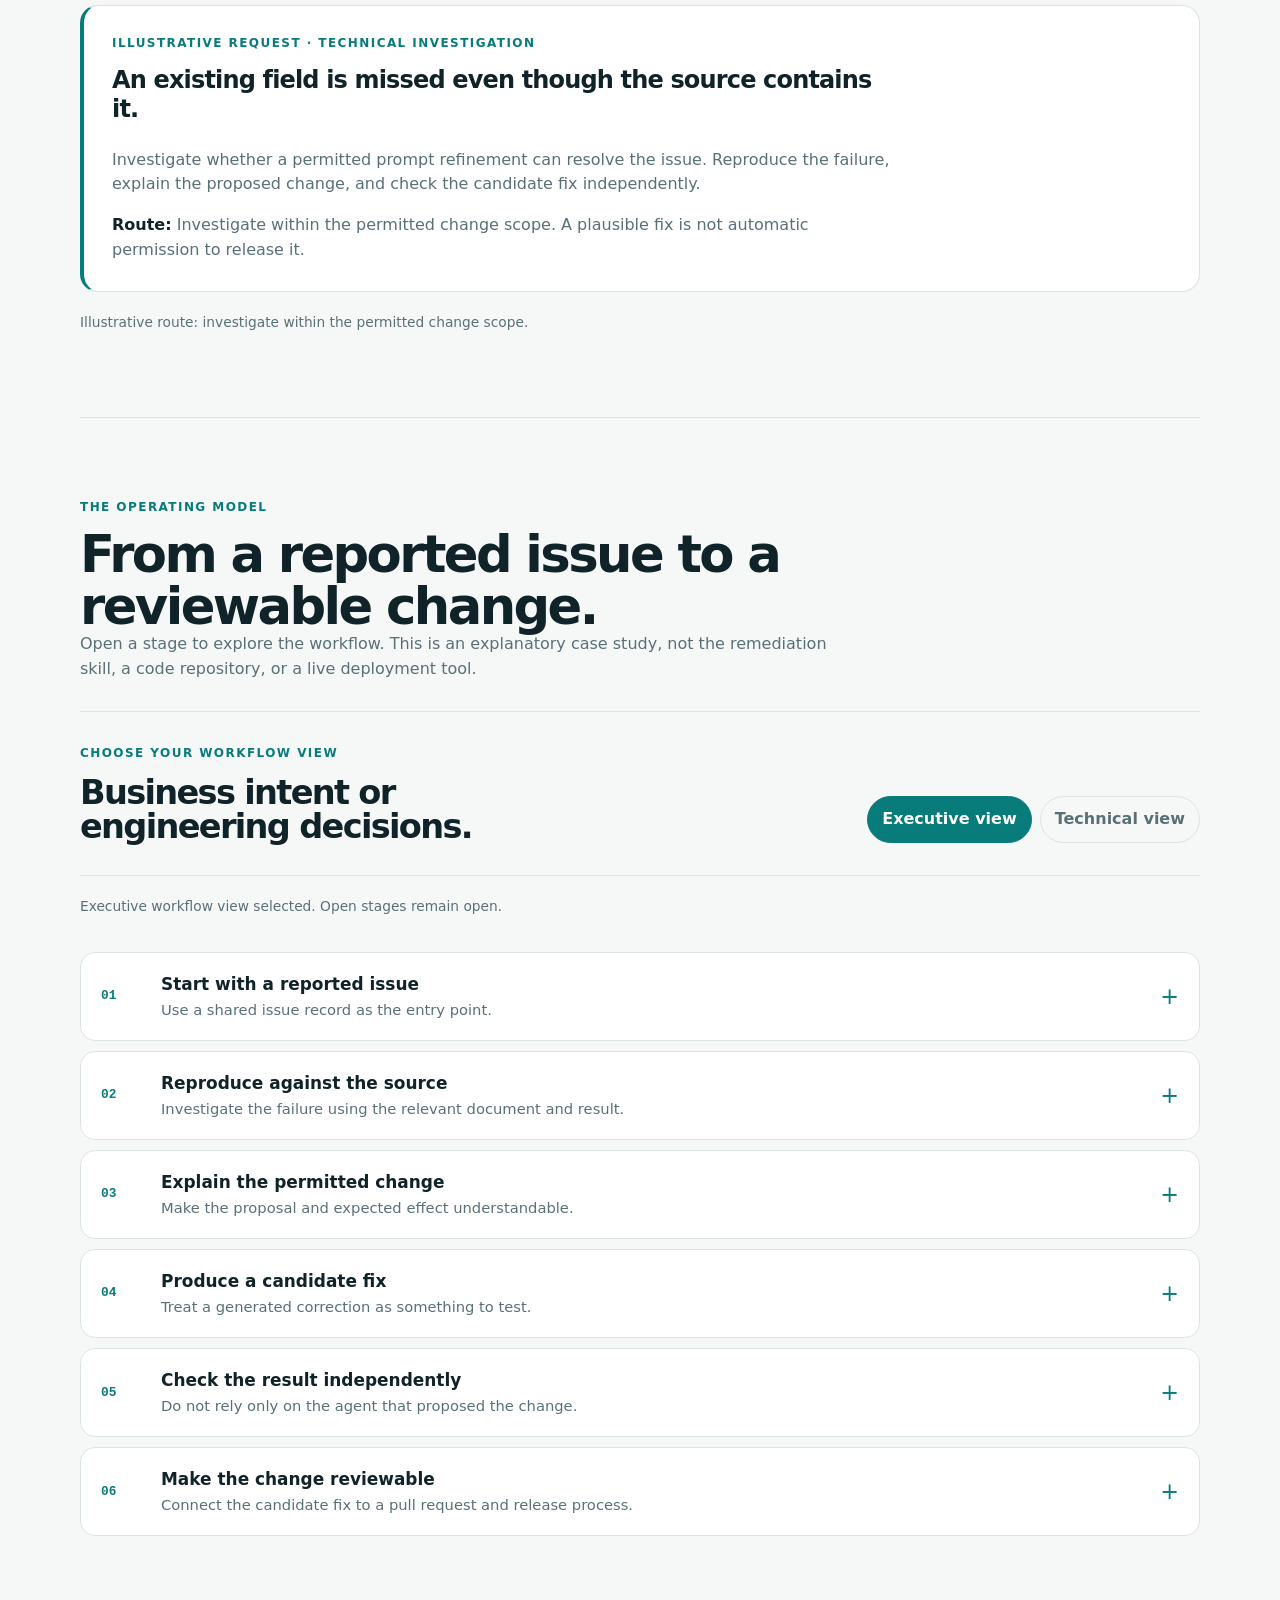
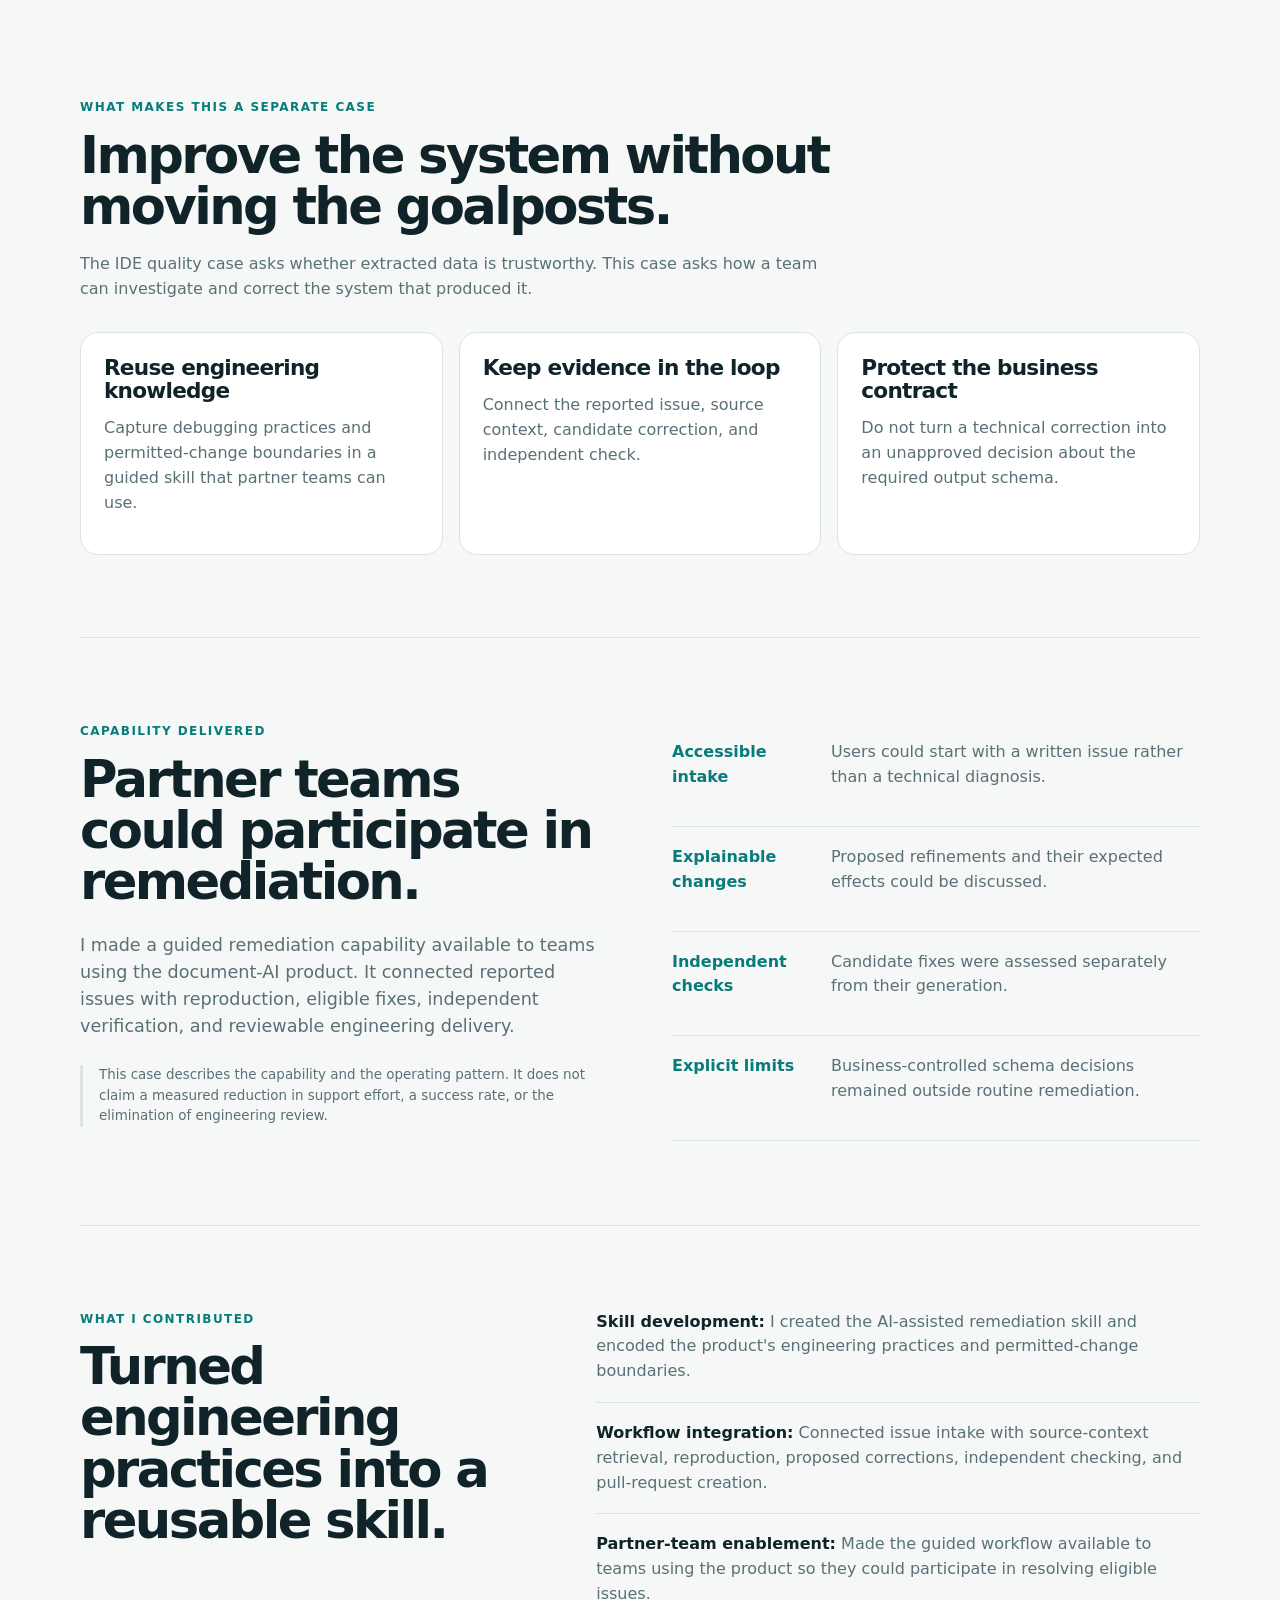
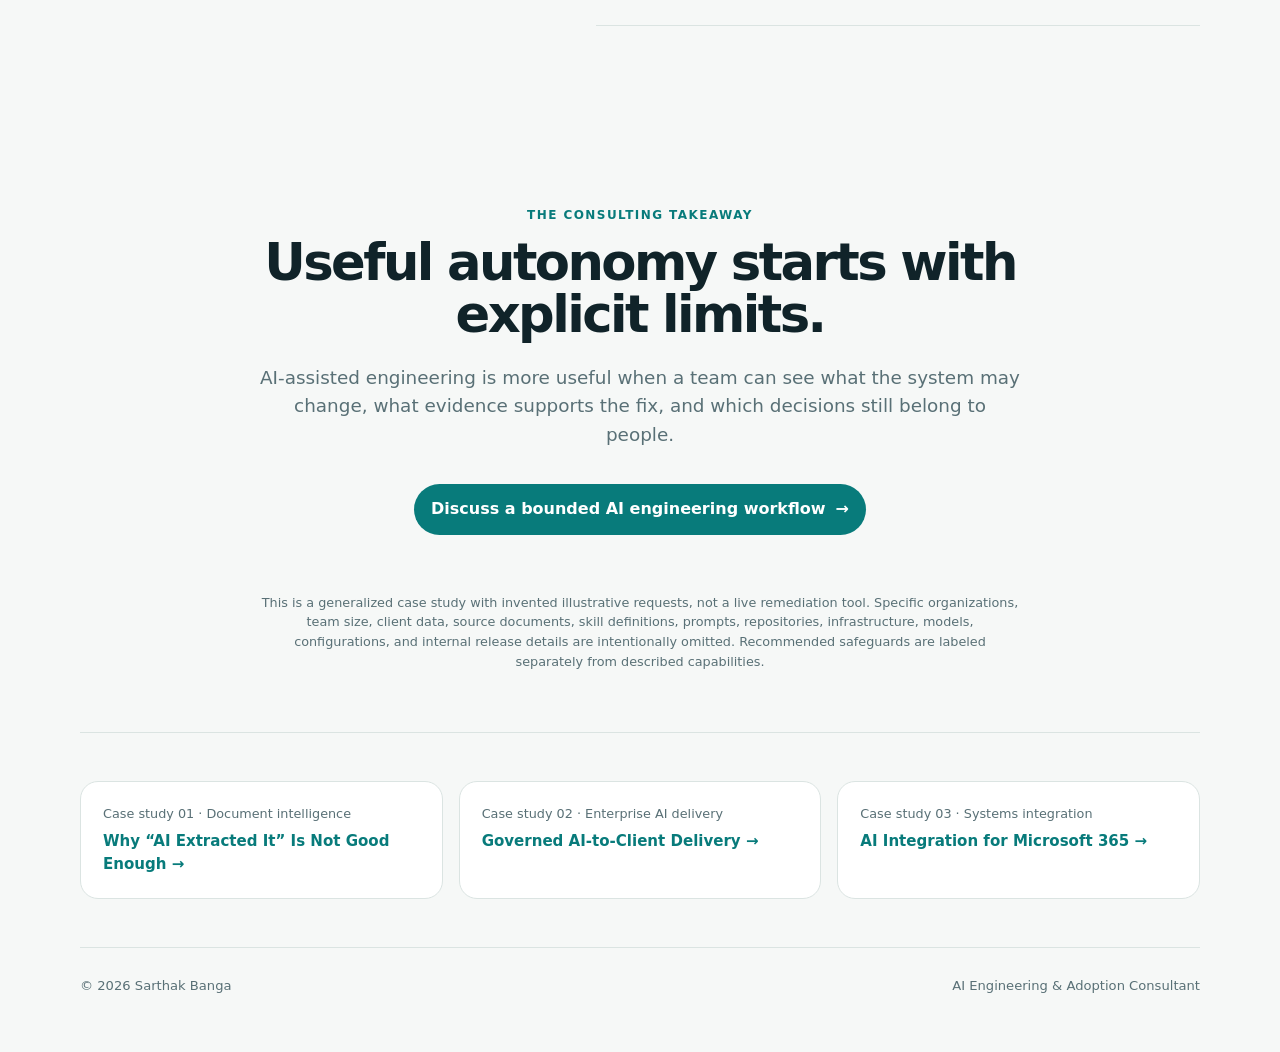
==== commit dc9c1aec: "Add interactive workflow maps to all four case studies" ====
--- a/case-studies/bounded-ai-remediation/index.html
+++ b/case-studies/bounded-ai-remediation/index.html
@@ -24,6 +24,7 @@
   <link rel="stylesheet" href="../../styles/global.css">
   <link rel="stylesheet" href="../ide-quality/case-study.css">
   <link rel="stylesheet" href="../../styles/case-study-additions.css">
+  <link rel="stylesheet" href="../../styles/workflow-map.css">
 </head>
 <body>
   <a class="skip-link" href="#main-content">Skip to content</a>
@@ -35,6 +36,11 @@
       <p class="lede">Helping a lean engineering team support a document-AI product by turning debugging know-how into a guided workflow. The goal was not unrestricted autonomy, but eligible fixes that could be explained, independently checked, and made reviewable.</p>
       <div class="role-strip"><span>Remediation skill development</span><span>Engineering knowledge reuse</span><span>Independent verification</span><span>Business-rule boundaries</span></div>
       <nav class="chapter-links" aria-label="On this page"><a href="#change-boundary">Explore the change boundary</a><a href="#workflow">Follow the workflow</a><a href="#contribution">My contribution</a></nav>
+    </section>
+    <section class="workflow-map" id="interactive-flow" data-workflow-map="remediation" aria-labelledby="interactive-flow-title">
+      <div class="wm-intro"><p class="eyebrow">Interactive workflow</p><h2 id="interactive-flow-title">A fix has boundaries.</h2><p>Explore the described workflow as a schematic, not a live remediation tool: permitted fixes lead toward a reviewable change, while business-schema decisions stay outside that path.</p></div>
+      <p class="wm-fallback-note" data-map-fallback><a href="#workflow-title">Read the workflow stages below →</a><noscript> Interactive routes require JavaScript; the full narrative remains available.</noscript></p>
+      <div class="wm-app" data-map-body hidden></div>
     </section>
     <ol class="journey" aria-label="Remediation model at a glance"><li><span>01</span><strong>Reproduce the reported issue</strong></li><li><span>02</span><strong>Explain and check an eligible fix</strong></li><li><span>03</span><strong>Keep delivery reviewable</strong></li></ol>
     <section class="story-grid">
@@ -92,5 +98,7 @@
   <script src="../../scripts/site.js"></script>
   <script src="../../scripts/case-study-views.js"></script>
   <script src="../../scripts/remediation-boundaries.js"></script>
+  <script src="../../scripts/workflow-map-data.js"></script>
+  <script src="../../scripts/workflow-map.js"></script>
 </body>
 </html>
--- a/styles/workflow-map.css
+++ b/styles/workflow-map.css
@@ -0,0 +1,162 @@
+/* Additive, component-scoped styles. No legacy narrative or view selectors. */
+.workflow-map {
+  --wm-ink: #102830;
+  --wm-node: #1c3842;
+  --wm-border: #526e76;
+  --wm-text: #f3f8f7;
+  --wm-muted: #b8cbd0;
+  --wm-teal: #7acac1;
+  --wm-amber: #e5ba77;
+  --wm-small: .75rem;
+  --wm-ui: .875rem;
+  --wm-body: 1rem;
+  margin: 0 0 56px;
+  scroll-margin-top: 24px;
+}
+.workflow-map [hidden] { display: none !important; }
+.wm-intro { max-width: 820px; margin-bottom: 24px; }
+.wm-intro h2 { font-size: clamp(1.7rem, 3vw, 2.35rem); line-height: 1.12; margin-bottom: 14px; }
+.wm-intro > p:last-child { color: var(--muted); margin-bottom: 0; font-size: var(--wm-body); }
+.wm-app { border: 1px solid var(--line); border-radius: var(--radius); background: #fff; }
+.wm-route-bar { padding: 22px 24px 18px; }
+.wm-toolbar-label { color: var(--muted); font-size: var(--wm-small); font-weight: 800; letter-spacing: .08em; text-transform: uppercase; margin-bottom: 10px; }
+.wm-routes { display: flex; flex-wrap: wrap; gap: 8px; }
+.workflow-map button, .wm-link, .wm-route-reading > summary { min-height: 44px; min-width: 44px; touch-action: manipulation; }
+.wm-routes button, .wm-view button, .wm-controls button, .wm-link {
+  border: 1px solid var(--line);
+  border-radius: 8px;
+  color: var(--ink);
+  background: #fff;
+  padding: 10px 13px;
+  cursor: pointer;
+  font-size: var(--wm-ui);
+  font-weight: 700;
+  line-height: 1.35;
+}
+.wm-routes button { border-radius: 999px; }
+.wm-routes button[aria-pressed="true"] { color: #fff; background: var(--ink); border-color: var(--ink); }
+.wm-routes button:hover:not([aria-pressed="true"]), .wm-controls button:hover:not(:disabled), .wm-link:hover { background: var(--soft); border-color: #91b4af; }
+.wm-route-description { max-width: 85ch; margin: 14px 0 0; color: #4e656c; font-size: var(--wm-ui); line-height: 1.6; }
+.wm-route-reading { margin-top: 4px; font-size: var(--wm-ui); }
+.wm-route-reading > summary { display: list-item; width: fit-content; padding: 11px 0; cursor: pointer; color: var(--teal-dark); font-weight: 700; }
+.wm-route-list { display: flex; flex-wrap: wrap; gap: 7px 0; list-style: none; padding: 0 0 6px; margin: 0; color: #4e656c; }
+.wm-route-list li { display: inline; }
+.wm-route-list li:not(:last-child)::after { content: " → "; display: inline-block; padding: 0 9px; color: #687e84; }
+.wm-route-list li[aria-current="step"] { color: var(--teal-dark); font-weight: 800; }
+.wm-workspace { display: grid; grid-template-columns: minmax(0, 1fr) 340px; border-top: 1px solid var(--line); }
+.wm-surface { min-width: 0; color: var(--wm-text); background: var(--wm-ink); border-bottom-left-radius: calc(var(--radius) - 1px); }
+.wm-surface-header { display: flex; align-items: center; justify-content: space-between; flex-wrap: wrap; gap: 8px 20px; padding: 20px 24px 0; }
+.wm-surface-title { margin: 0; font-size: var(--wm-small); font-weight: 800; letter-spacing: .08em; text-transform: uppercase; color: var(--wm-muted); }
+.wm-surface-header a { display: inline-flex; align-items: center; color: #b4e2dc; font-size: var(--wm-ui); text-underline-offset: 4px; min-height: 44px; }
+.wm-diagram { position: relative; isolation: isolate; }
+.wm-connectors { position: absolute; inset: 0; width: 100%; height: 100%; pointer-events: none; z-index: -1; }
+.wm-nodes {
+  display: grid;
+  grid-template-columns: repeat(3, minmax(0, 1fr));
+  grid-template-rows: repeat(3, minmax(120px, auto));
+  gap: 56px 38px;
+  padding: 28px 32px;
+  margin: 0;
+  list-style: none;
+}
+.wm-node-item { grid-column: var(--map-col); grid-row: var(--map-row); display: flex; min-width: 0; }
+.wm-node {
+  display: flex;
+  flex-direction: column;
+  gap: 8px;
+  justify-content: space-between;
+  width: 100%;
+  min-height: 120px;
+  text-align: left;
+  border: 1px solid var(--wm-border);
+  border-radius: 10px;
+  background: var(--wm-node);
+  color: var(--wm-text);
+  padding: 13px 14px;
+  cursor: pointer;
+  transition: background-color .16s ease, border-color .16s ease, box-shadow .16s ease;
+}
+.wm-node-kind { display: flex; gap: 7px; align-items: baseline; color: var(--wm-muted); font-size: var(--wm-small); line-height: 1.35; }
+.wm-node-kind::before { content: ""; display: inline-block; flex: 0 0 6px; width: 6px; height: 6px; border: 1px solid currentColor; }
+.wm-node-label { font-size: .9375rem; font-weight: 750; line-height: 1.3; letter-spacing: -.015em; }
+.wm-node-state { color: var(--wm-muted); font-size: var(--wm-small); line-height: 1.3; }
+.wm-node[data-decision="true"] { border-color: #a48960; }
+.wm-node[data-decision="true"] .wm-node-kind { color: var(--wm-amber); }
+.wm-node[data-decision="true"] .wm-node-kind::before { transform: rotate(45deg); }
+.wm-node[data-route-state="other"] { background: #152e37; border-color: #3b555e; }
+.wm-node[data-route-state="other"] .wm-node-label { color: #c3d3d7; }
+.wm-node[data-route-state="visited"] { background: #194b4d; border-color: #6badab; }
+.wm-node[data-route-state="visited"] .wm-node-state { color: #a6e1d8; }
+.wm-node[aria-current="step"] { background: #eef9f6; color: var(--ink); border-color: #dcf5ee; box-shadow: 0 0 0 3px #7acac126; }
+.wm-node[aria-current="step"] .wm-node-kind, .wm-node[aria-current="step"] .wm-node-state { color: #315f60; }
+.wm-node[data-decision="true"][aria-current="step"] { border-color: var(--wm-amber); box-shadow: 0 0 0 3px #e5ba7726; }
+.wm-node[data-decision="true"][aria-current="step"] .wm-node-kind { color: #715121; }
+.wm-node:hover:not([aria-current="step"]) { border-color: var(--wm-teal); background: #264852; }
+.wm-legend { display: flex; flex-wrap: wrap; gap: 10px 18px; margin: 0; padding: 6px 24px 22px; list-style: none; font-size: var(--wm-small); color: var(--wm-muted); }
+.wm-legend li { display: flex; align-items: center; gap: 7px; }
+.wm-key { display: inline-block; width: 13px; height: 8px; border-radius: 2px; background: #eef9f6; }
+.wm-key-visited { height: 3px; background: var(--wm-teal); }
+.wm-key-ahead { height: 0; border-top: 2px dashed #8dabb0; background: none; }
+.wm-key-decision { width: 7px; height: 7px; border: 1px solid var(--wm-amber); border-radius: 0; background: none; transform: rotate(45deg); margin-right: 4px; }
+.wm-diagram-help { margin: 0; padding: 0 24px 24px; color: var(--wm-muted); font-size: var(--wm-small); }
+.wm-inspector { min-width: 0; padding: 24px; background: #fcfdfb; border-bottom-right-radius: calc(var(--radius) - 1px); }
+.wm-inspector-heading { scroll-margin-top: 24px; }
+.wm-inspector-title { font-size: 1.35rem; font-weight: 800; letter-spacing: -.03em; line-height: 1.2; margin: 0 0 18px; }
+.wm-view { display: flex; flex-wrap: wrap; gap: 6px; margin-bottom: 18px; }
+.wm-view button { flex: 1 1 auto; padding-inline: 10px; }
+.wm-view button[aria-pressed="true"] { border-color: #95b7b1; background: var(--soft); color: var(--teal-dark); }
+.wm-view button:hover { border-color: var(--teal); }
+.wm-inspector-copy { color: #4b6269; font-size: var(--wm-body); line-height: 1.6; }
+.wm-inspector-copy p { margin-bottom: 14px; max-width: 70ch; }
+.wm-inspector-copy strong { color: var(--ink); font-weight: 750; }
+.wm-inspector-note { margin: 0 0 16px; padding: 12px 13px; border-radius: 8px; background: #fbf1df; color: #69512d; font-size: var(--wm-ui); line-height: 1.55; }
+.wm-stage-links { display: flex; flex-wrap: wrap; gap: 8px; margin: 18px 0 24px; }
+.wm-link { display: inline-flex; align-items: center; gap: 8px; text-decoration: none; }
+.wm-link-primary { color: var(--teal-dark); }
+.wm-walkthrough { border-top: 1px solid var(--line); padding-top: 20px; }
+.wm-status { margin: 0 0 14px; color: #3f5961; font-size: var(--wm-ui); line-height: 1.55; }
+.wm-controls { display: grid; grid-template-columns: 1fr 1fr; gap: 8px; }
+.wm-controls [data-map-action="next"] { background: var(--teal-dark); border-color: var(--teal-dark); color: #fff; }
+.wm-controls [data-map-action="next"]:hover:not(:disabled) { background: #074d4e; }
+.wm-controls button:disabled { cursor: not-allowed; opacity: .48; }
+.wm-motion-note { color: #4e656c; font-size: var(--wm-small); margin: 12px 0 0; }
+.workflow-map :is(button, a, summary):focus-visible { outline: 3px solid #087b7b; outline-offset: 4px; }
+.wm-surface :is(button, a):focus-visible { outline-color: #f4d29e; outline-offset: 5px; }
+.wm-inspector-heading:focus { outline: 2px solid var(--teal); outline-offset: 6px; border-radius: 2px; }
+.workflow-map button:active:not(:disabled), .wm-link:active { filter: brightness(.92); }
+.wm-fallback-note { color: var(--muted); margin: 0 0 22px; }
+.wm-fallback-note a { display: inline-flex; align-items: center; min-height: 44px; color: var(--teal-dark); }
+.wm-fallback-stages { padding-left: 24px; }
+.wm-fallback-stages li { margin-bottom: 20px; }
+.wm-fallback-stages p { color: var(--muted); margin: 6px 0 0; }
+@media (max-width: 1099px) {
+  .wm-workspace { grid-template-columns: minmax(0, 1fr); }
+  .wm-surface { border-bottom-left-radius: 0; }
+  .wm-inspector { border-radius: 0 0 calc(var(--radius) - 1px) calc(var(--radius) - 1px); }
+  .wm-inspector-title { max-width: 36ch; }
+  .wm-view, .wm-controls { max-width: 400px; }
+}
+@media (max-width: 700px) {
+  .wm-route-bar, .wm-inspector { padding: 20px 18px; }
+  .wm-routes { gap: 8px; }
+  .wm-routes button { flex: 1 1 auto; padding: 11px 12px; }
+  .wm-surface-header { padding: 16px 18px 0; }
+  .wm-nodes { display: flex; flex-direction: column; gap: 38px; padding: 24px 40px; }
+  .wm-node-item { width: 100%; max-width: 420px; align-self: center; }
+  .wm-node { min-height: 116px; padding: 14px; }
+  .wm-node-label { font-size: var(--wm-body); }
+  .wm-legend { padding: 6px 18px 18px; }
+  .wm-diagram-help { padding: 0 18px 22px; }
+  .wm-stage-links { flex-direction: column; }
+  .wm-stage-links .wm-link { justify-content: center; }
+  .wm-controls, .wm-view { max-width: none; }
+}
+@media (prefers-reduced-motion: reduce) {
+  .workflow-map *, .workflow-map *::before, .workflow-map *::after { transition: none !important; animation: none !important; scroll-behavior: auto !important; }
+}
+@media (forced-colors: active) {
+  .wm-node[aria-current="step"] { outline: 3px solid Highlight; outline-offset: 3px; }
+  .wm-node[data-decision="true"] { border-style: double; border-width: 3px; }
+  .wm-routes button[aria-pressed="true"], .wm-view button[aria-pressed="true"] { outline: 2px solid Highlight; }
+  .wm-connectors { forced-color-adjust: none; }
+}
